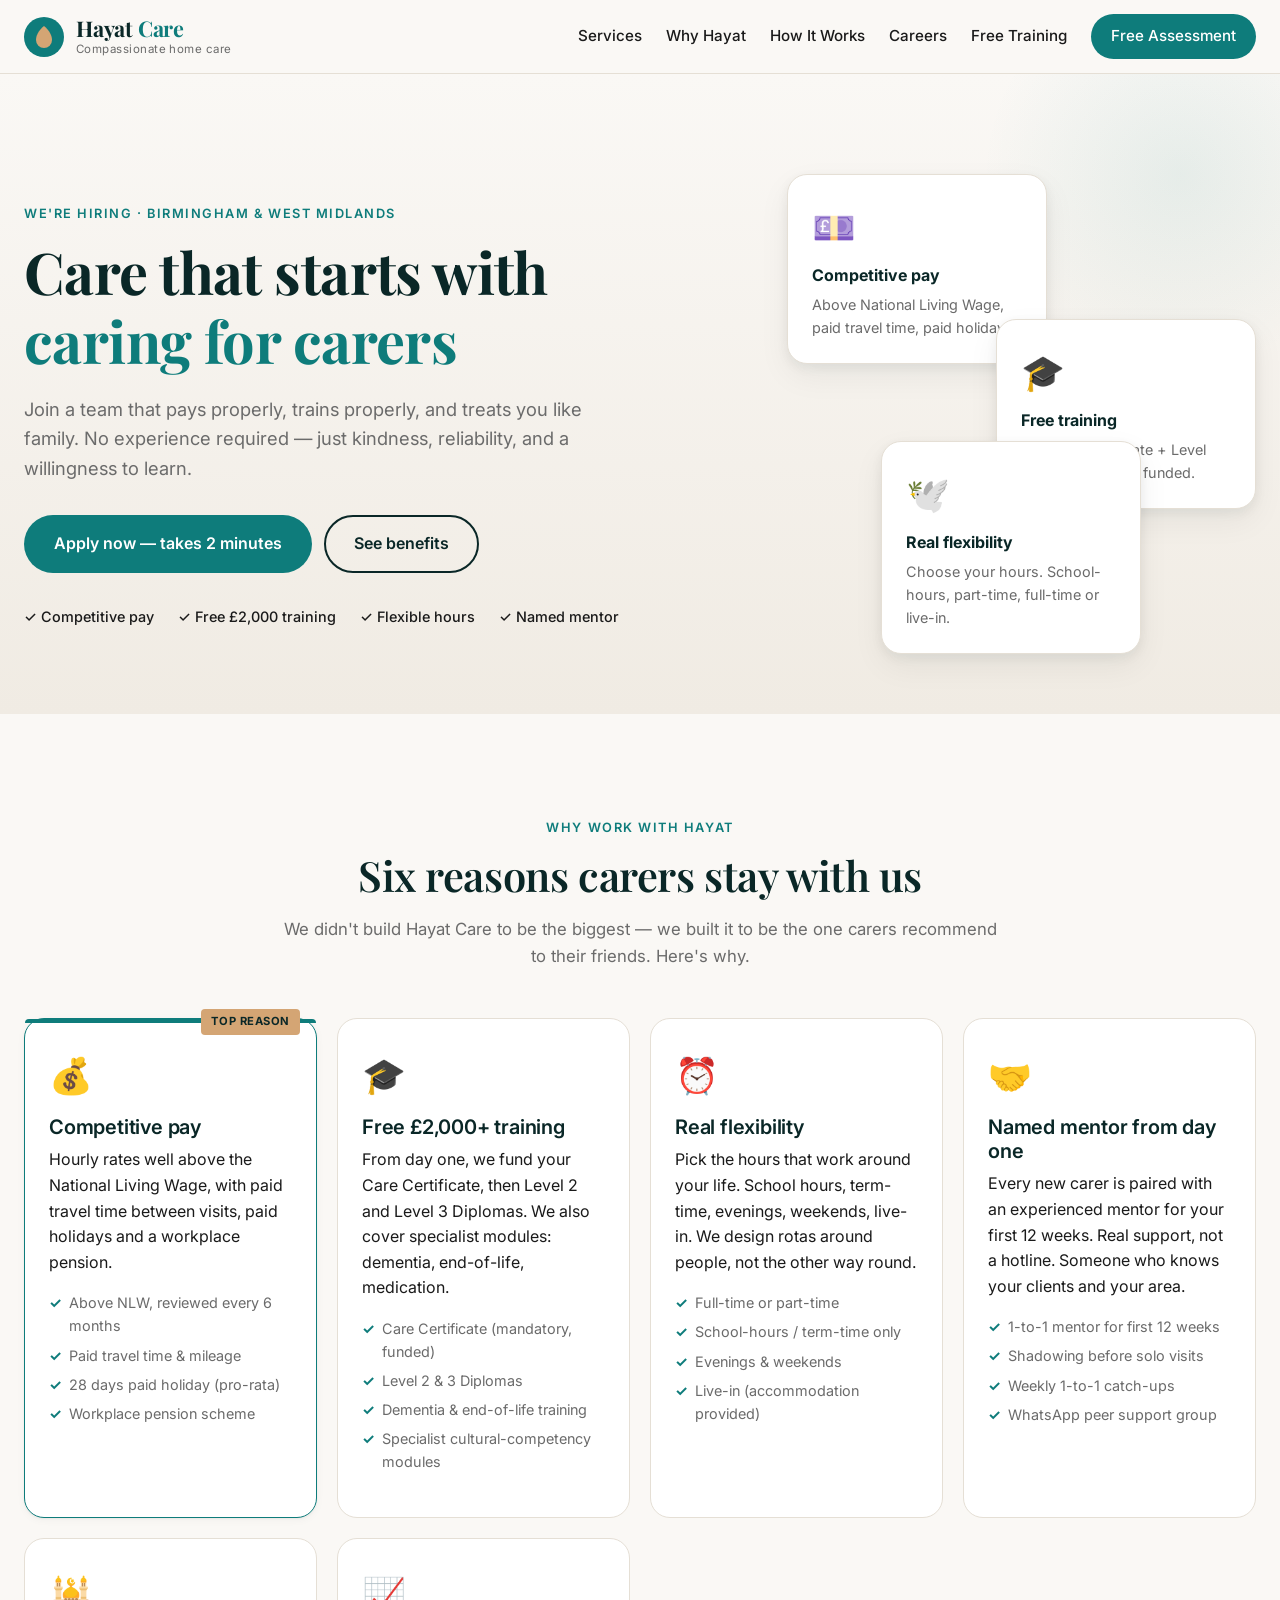
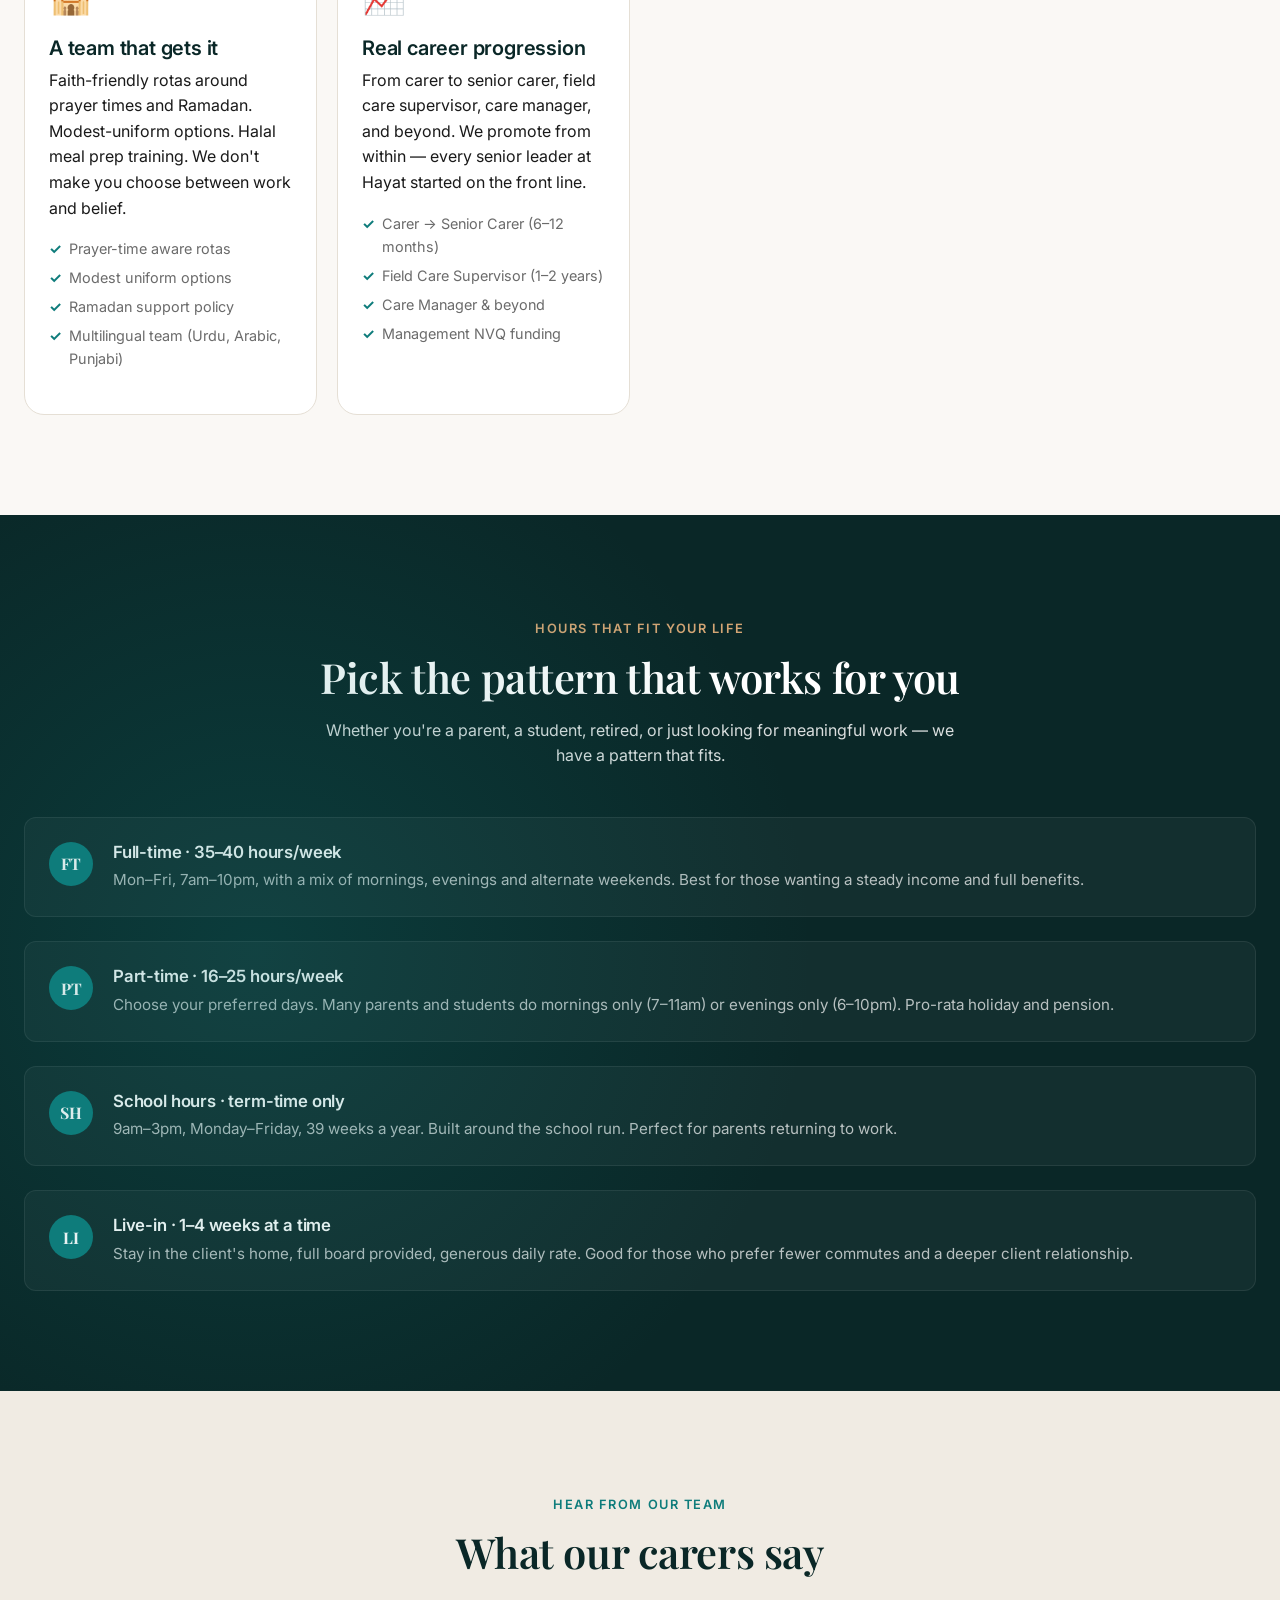
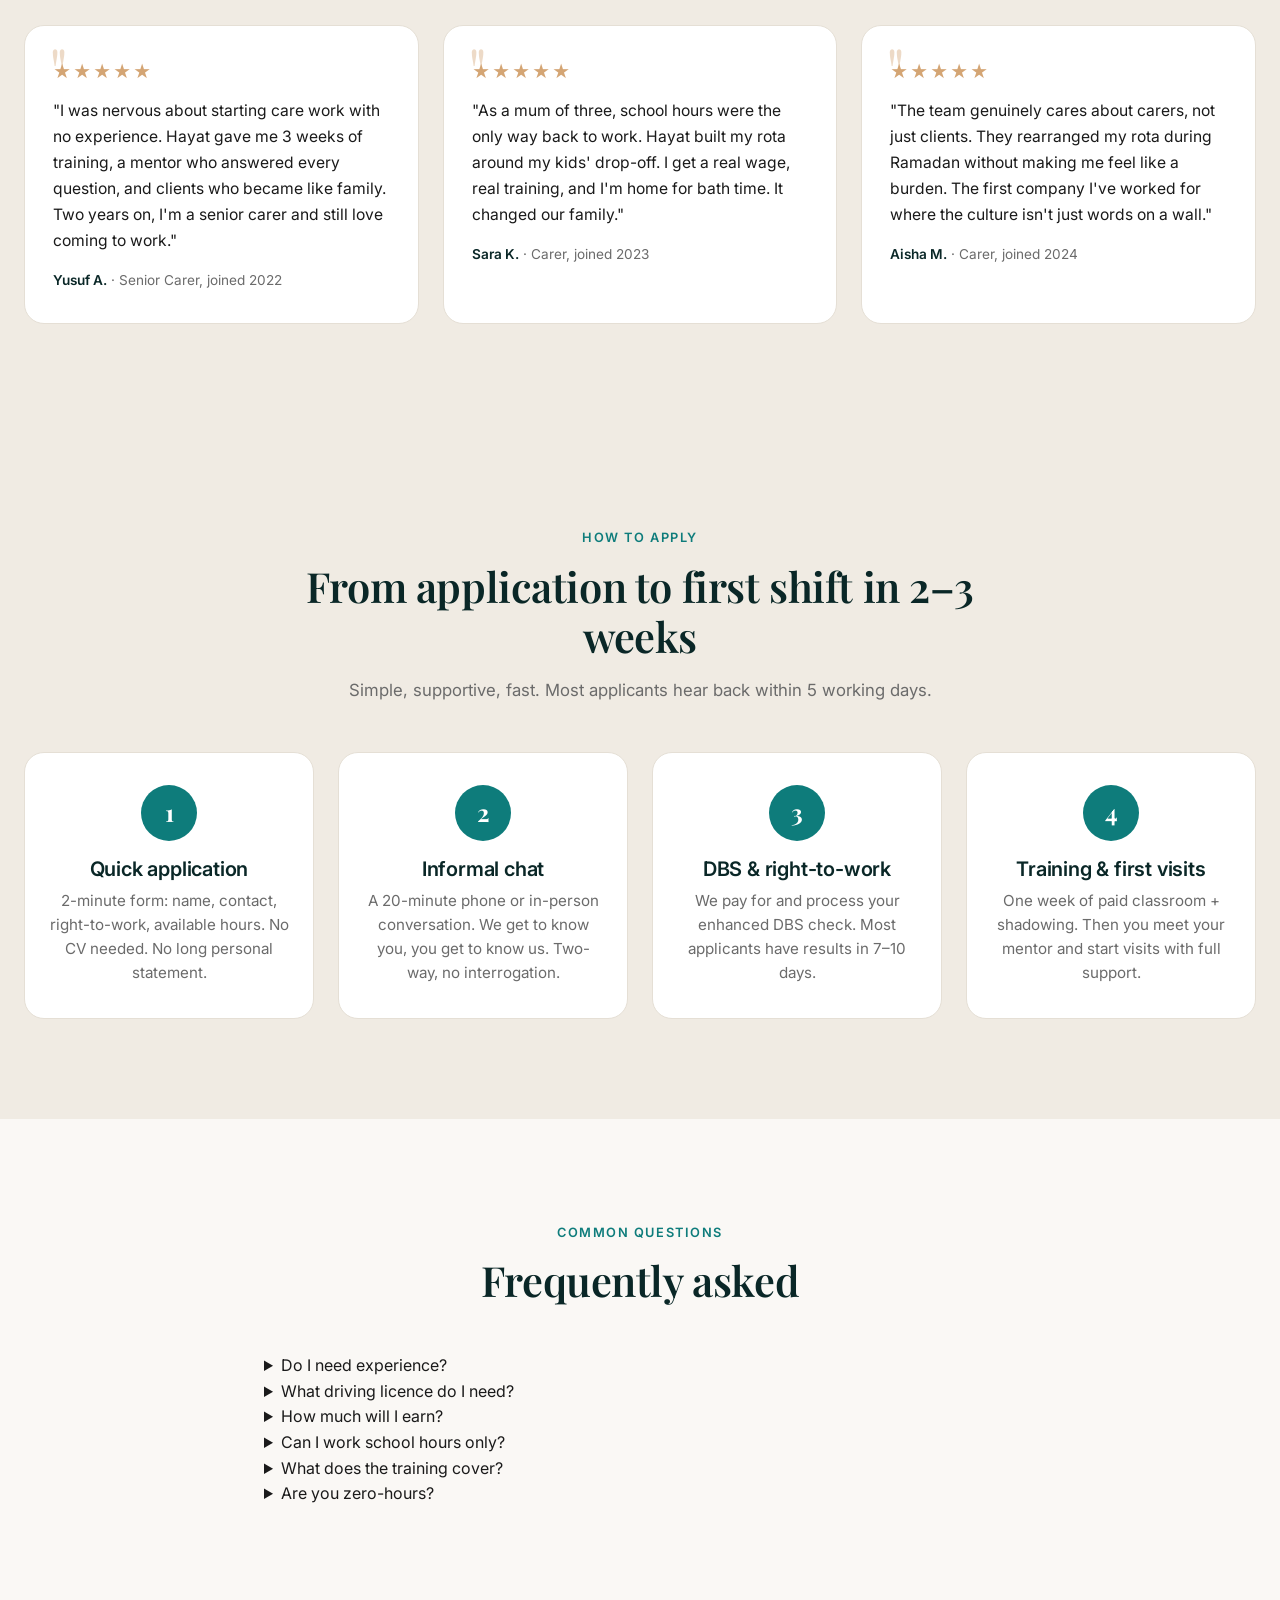
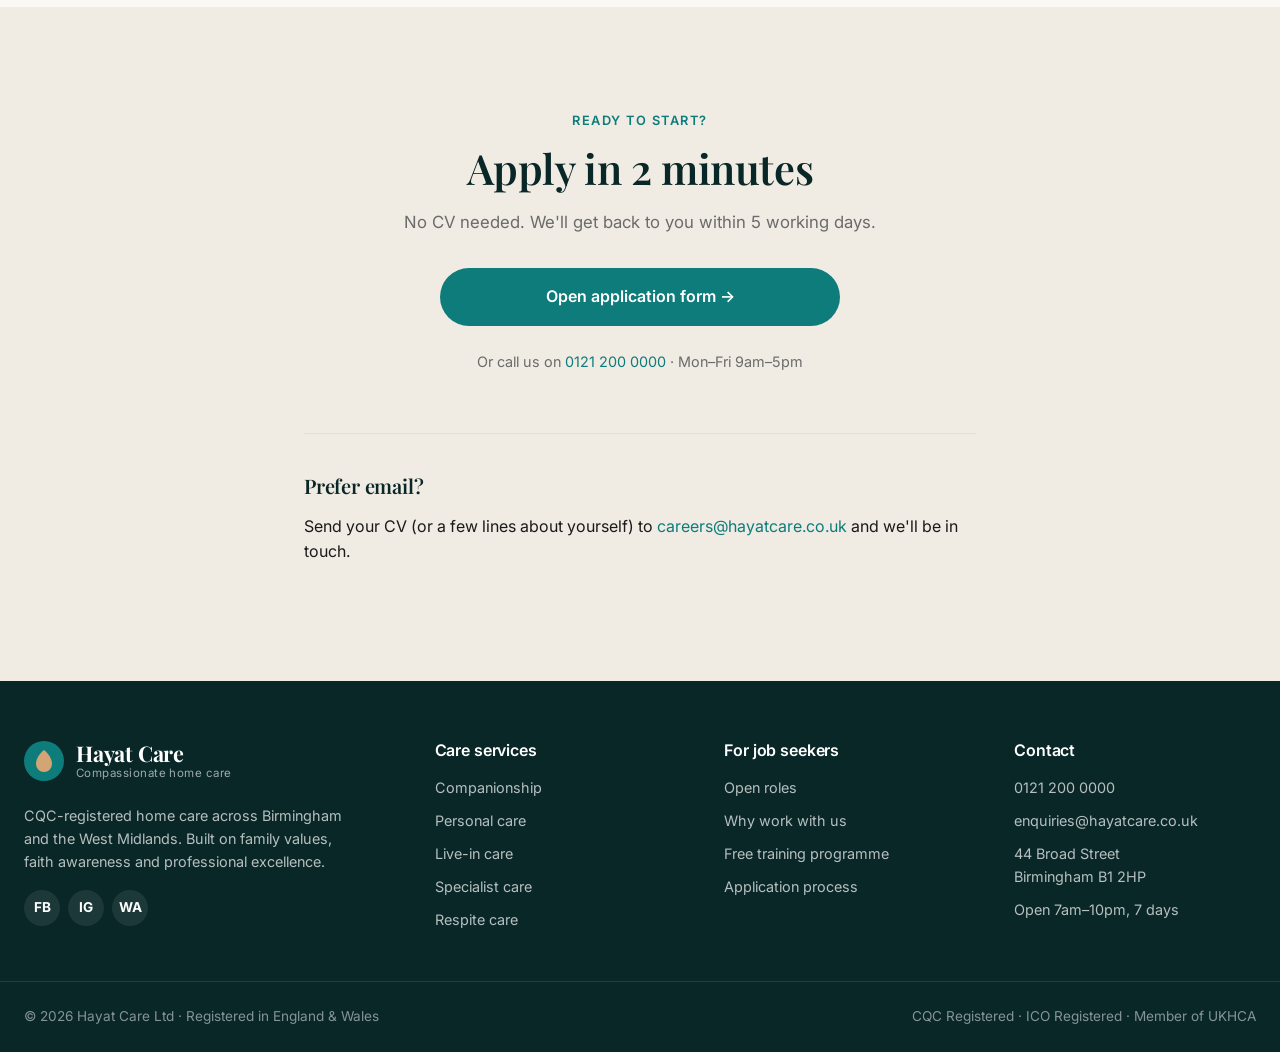
==== careers/index.html @ 2b677851 "init: hayat-care website" ====
<!DOCTYPE html>
<html lang="en">
<head>
<meta charset="UTF-8" />
<meta name="viewport" content="width=device-width, initial-scale=1, viewport-fit=cover" />
<meta name="theme-color" content="#0E7C7B" />
<title>Careers at Hayat Care | Carer Jobs in Birmingham</title>
<meta name="description" content="Join Hayat Care as a home carer in Birmingham. Competitive pay, free training, flexible hours, named mentor and a team that treats you like family. No experience required." />
<link rel="canonical" href="https://hayatcare.co.uk/careers/" />

<meta property="og:title" content="Careers at Hayat Care | Carer Jobs in Birmingham" />
<meta property="og:description" content="Competitive pay, free training, flexible hours. Start a career in care with Hayat Care." />
<meta property="og:type" content="website" />
<meta property="og:url" content="https://hayatcare.co.uk/careers/" />
<meta property="og:image" content="/careers/og-image.svg" />
<meta name="twitter:card" content="summary_large_image" />
<meta name="twitter:image" content="/careers/og-image.svg" />

<link rel="icon" type="image/svg+xml" href="/assets/favicon.svg" />
<link rel="preconnect" href="https://fonts.googleapis.com" />
<link rel="preconnect" href="https://fonts.gstatic.com" crossorigin />
<link href="https://fonts.googleapis.com/css2?family=Inter:wght@400;500;600;700;800&family=Playfair+Display:wght@500;600;700&display=swap" rel="stylesheet" />
<link rel="stylesheet" href="/assets/styles.css" />
</head>
<body>

<header class="site-header" id="siteHeader">
  <div class="container nav-row">
    <a href="/" class="brand" aria-label="Hayat Care home">
      <span class="brand-mark" aria-hidden="true">
        <svg viewBox="0 0 40 40" width="40" height="40" fill="none">
          <circle cx="20" cy="20" r="20" fill="#0E7C7B"/>
          <path d="M20 9 C 14 14, 12 19, 12 23 a 8 8 0 0 0 16 0 c 0 -4 -2 -9 -8 -14 z" fill="#D4A574"/>
        </svg>
      </span>
      <span class="brand-text">
        <span class="brand-name">Hayat <span class="brand-name-accent">Care</span></span>
        <span class="brand-tagline">Compassionate home care</span>
      </span>
    </a>
    <nav class="nav-links" aria-label="Primary">
      <a href="/#services">Services</a>
      <a href="/#why">Why Hayat</a>
      <a href="/#how">How It Works</a>
      <a href="/careers/" class="nav-active">Careers</a>
      <a href="/training/">Free Training</a>
      <a href="/#contact" class="nav-cta">Free Assessment</a>
    </nav>
    <button class="nav-toggle" id="navToggle" aria-label="Open menu" aria-expanded="false" aria-controls="mobileMenu">
      <span></span><span></span><span></span>
    </button>
  </div>
  <div class="mobile-menu" id="mobileMenu" hidden>
    <a href="/#services">Services</a>
    <a href="/#why">Why Hayat</a>
    <a href="/#how">How It Works</a>
    <a href="/careers/">Careers</a>
    <a href="/training/">Free Training</a>
    <a href="/#contact">Contact</a>
    <a href="/#contact" class="nav-cta-mobile">Free Assessment</a>
    <a href="/careers/" class="nav-recruit-mobile">Join Our Team</a>
  </div>
</header>

<!-- HERO -->
<section class="hero" style="padding-bottom: 60px;">
  <div class="container hero-grid">
    <div class="hero-text">
      <span class="eyebrow">We're hiring · Birmingham &amp; West Midlands</span>
      <h1>Care that starts with <span class="hl">caring for carers</span></h1>
      <p class="hero-sub">Join a team that pays properly, trains properly, and treats you like family. No experience required — just kindness, reliability, and a willingness to learn.</p>
      <div class="hero-ctas">
        <a href="#apply" class="btn btn-primary">Apply now — takes 2 minutes</a>
        <a href="#benefits" class="btn btn-ghost">See benefits</a>
      </div>
      <ul class="hero-trust">
        <li>✓ Competitive pay</li>
        <li>✓ Free £2,000 training</li>
        <li>✓ Flexible hours</li>
        <li>✓ Named mentor</li>
      </ul>
    </div>
    <div class="hero-art" aria-hidden="true">
      <div class="hero-card hero-card-1">
        <div class="hc-icon">💷</div>
        <div class="hc-title">Competitive pay</div>
        <div class="hc-body">Above National Living Wage, paid travel time, paid holidays.</div>
      </div>
      <div class="hero-card hero-card-2">
        <div class="hc-icon">🎓</div>
        <div class="hc-title">Free training</div>
        <div class="hc-body">Full Care Certificate + Level 2/3 Diploma, fully funded.</div>
      </div>
      <div class="hero-card hero-card-3">
        <div class="hc-icon">🕊️</div>
        <div class="hc-title">Real flexibility</div>
        <div class="hc-body">Choose your hours. School-hours, part-time, full-time or live-in.</div>
      </div>
    </div>
  </div>
</section>

<!-- BENEFITS -->
<section class="services" id="benefits">
  <div class="container">
    <div class="section-head">
      <span class="eyebrow">Why work with Hayat</span>
      <h2>Six reasons carers stay with us</h2>
      <p class="section-sub">We didn't build Hayat Care to be the biggest — we built it to be the one carers recommend to their friends. Here's why.</p>
    </div>
    <div class="service-grid">
      <article class="service-card featured">
        <div class="sc-badge">Top reason</div>
        <div class="sc-icon">💰</div>
        <h3>Competitive pay</h3>
        <p>Hourly rates well above the National Living Wage, with paid travel time between visits, paid holidays and a workplace pension.</p>
        <ul class="sc-list">
          <li>Above NLW, reviewed every 6 months</li>
          <li>Paid travel time &amp; mileage</li>
          <li>28 days paid holiday (pro-rata)</li>
          <li>Workplace pension scheme</li>
        </ul>
      </article>

      <article class="service-card">
        <div class="sc-icon">🎓</div>
        <h3>Free £2,000+ training</h3>
        <p>From day one, we fund your Care Certificate, then Level 2 and Level 3 Diplomas. We also cover specialist modules: dementia, end-of-life, medication.</p>
        <ul class="sc-list">
          <li>Care Certificate (mandatory, funded)</li>
          <li>Level 2 &amp; 3 Diplomas</li>
          <li>Dementia &amp; end-of-life training</li>
          <li>Specialist cultural-competency modules</li>
        </ul>
      </article>

      <article class="service-card">
        <div class="sc-icon">⏰</div>
        <h3>Real flexibility</h3>
        <p>Pick the hours that work around your life. School hours, term-time, evenings, weekends, live-in. We design rotas around people, not the other way round.</p>
        <ul class="sc-list">
          <li>Full-time or part-time</li>
          <li>School-hours / term-time only</li>
          <li>Evenings &amp; weekends</li>
          <li>Live-in (accommodation provided)</li>
        </ul>
      </article>

      <article class="service-card">
        <div class="sc-icon">🤝</div>
        <h3>Named mentor from day one</h3>
        <p>Every new carer is paired with an experienced mentor for your first 12 weeks. Real support, not a hotline. Someone who knows your clients and your area.</p>
        <ul class="sc-list">
          <li>1-to-1 mentor for first 12 weeks</li>
          <li>Shadowing before solo visits</li>
          <li>Weekly 1-to-1 catch-ups</li>
          <li>WhatsApp peer support group</li>
        </ul>
      </article>

      <article class="service-card">
        <div class="sc-icon">🕌</div>
        <h3>A team that gets it</h3>
        <p>Faith-friendly rotas around prayer times and Ramadan. Modest-uniform options. Halal meal prep training. We don't make you choose between work and belief.</p>
        <ul class="sc-list">
          <li>Prayer-time aware rotas</li>
          <li>Modest uniform options</li>
          <li>Ramadan support policy</li>
          <li>Multilingual team (Urdu, Arabic, Punjabi)</li>
        </ul>
      </article>

      <article class="service-card">
        <div class="sc-icon">📈</div>
        <h3>Real career progression</h3>
        <p>From carer to senior carer, field care supervisor, care manager, and beyond. We promote from within — every senior leader at Hayat started on the front line.</p>
        <ul class="sc-list">
          <li>Carer → Senior Carer (6–12 months)</li>
          <li>Field Care Supervisor (1–2 years)</li>
          <li>Care Manager &amp; beyond</li>
          <li>Management NVQ funding</li>
        </ul>
      </article>
    </div>
  </div>
</section>

<!-- SCHEDULE PATTERNS -->
<section class="why" id="patterns">
  <div class="container">
    <div class="section-head" style="margin-bottom: 48px;">
      <span class="eyebrow eyebrow-light">Hours that fit your life</span>
      <h2 class="h2-light">Pick the pattern that works for you</h2>
      <p class="p-light" style="max-width: 640px; margin: 0 auto;">Whether you're a parent, a student, retired, or just looking for meaningful work — we have a pattern that fits.</p>
    </div>
    <div class="why-points">
      <div class="why-point">
        <div class="wp-num">FT</div>
        <div>
          <h4>Full-time · 35–40 hours/week</h4>
          <p>Mon–Fri, 7am–10pm, with a mix of mornings, evenings and alternate weekends. Best for those wanting a steady income and full benefits.</p>
        </div>
      </div>
      <div class="why-point">
        <div class="wp-num">PT</div>
        <div>
          <h4>Part-time · 16–25 hours/week</h4>
          <p>Choose your preferred days. Many parents and students do mornings only (7–11am) or evenings only (6–10pm). Pro-rata holiday and pension.</p>
        </div>
      </div>
      <div class="why-point">
        <div class="wp-num">SH</div>
        <div>
          <h4>School hours · term-time only</h4>
          <p>9am–3pm, Monday–Friday, 39 weeks a year. Built around the school run. Perfect for parents returning to work.</p>
        </div>
      </div>
      <div class="why-point">
        <div class="wp-num">LI</div>
        <div>
          <h4>Live-in · 1–4 weeks at a time</h4>
          <p>Stay in the client's home, full board provided, generous daily rate. Good for those who prefer fewer commutes and a deeper client relationship.</p>
        </div>
      </div>
    </div>
  </div>
</section>

<!-- TESTIMONIALS -->
<section class="testimonials">
  <div class="container">
    <div class="section-head">
      <span class="eyebrow">Hear from our team</span>
      <h2>What our carers say</h2>
    </div>
    <div class="t-grid">
      <article class="t-card">
        <div class="t-stars">★★★★★</div>
        <p>"I was nervous about starting care work with no experience. Hayat gave me 3 weeks of training, a mentor who answered every question, and clients who became like family. Two years on, I'm a senior carer and still love coming to work."</p>
        <footer><strong>Yusuf A.</strong> · Senior Carer, joined 2022</footer>
      </article>
      <article class="t-card">
        <div class="t-stars">★★★★★</div>
        <p>"As a mum of three, school hours were the only way back to work. Hayat built my rota around my kids' drop-off. I get a real wage, real training, and I'm home for bath time. It changed our family."</p>
        <footer><strong>Sara K.</strong> · Carer, joined 2023</footer>
      </article>
      <article class="t-card">
        <div class="t-stars">★★★★★</div>
        <p>"The team genuinely cares about carers, not just clients. They rearranged my rota during Ramadan without making me feel like a burden. The first company I've worked for where the culture isn't just words on a wall."</p>
        <footer><strong>Aisha M.</strong> · Carer, joined 2024</footer>
      </article>
    </div>
  </div>
</section>

<!-- PROCESS -->
<section class="how" id="process">
  <div class="container">
    <div class="section-head">
      <span class="eyebrow">How to apply</span>
      <h2>From application to first shift in 2–3 weeks</h2>
      <p class="section-sub">Simple, supportive, fast. Most applicants hear back within 5 working days.</p>
    </div>
    <ol class="steps">
      <li>
        <div class="step-num">1</div>
        <h3>Quick application</h3>
        <p>2-minute form: name, contact, right-to-work, available hours. No CV needed. No long personal statement.</p>
      </li>
      <li>
        <div class="step-num">2</div>
        <h3>Informal chat</h3>
        <p>A 20-minute phone or in-person conversation. We get to know you, you get to know us. Two-way, no interrogation.</p>
      </li>
      <li>
        <div class="step-num">3</div>
        <h3>DBS &amp; right-to-work</h3>
        <p>We pay for and process your enhanced DBS check. Most applicants have results in 7–10 days.</p>
      </li>
      <li>
        <div class="step-num">4</div>
        <h3>Training &amp; first visits</h3>
        <p>One week of paid classroom + shadowing. Then you meet your mentor and start visits with full support.</p>
      </li>
    </ol>
  </div>
</section>

<!-- FAQ -->
<section class="compare">
  <div class="container" style="max-width: 800px;">
    <div class="section-head">
      <span class="eyebrow">Common questions</span>
      <h2>Frequently asked</h2>
    </div>
    <div class="faq">
      <details>
        <summary>Do I need experience?</summary>
        <p>No. Most of our carers started with no care experience. We provide full paid training (Care Certificate) in your first week. What matters most is kindness, reliability and a willingness to learn.</p>
      </details>
      <details>
        <summary>What driving licence do I need?</summary>
        <p>You don't need a driving licence to be a Hayat carer — many of our clients are on public transport routes, and we cluster visits geographically so you can walk between them. A driving licence is helpful for live-in or rural posts, but not required.</p>
      </details>
      <details>
        <summary>How much will I earn?</summary>
        <p>Hourly rates are well above the National Living Wage, reviewed every 6 months. Travel time between visits is paid, mileage is reimbursed at HMRC rates, and you get 28 days paid holiday (pro-rata) plus a workplace pension. We'll share the exact rate band for your role at interview.</p>
      </details>
      <details>
        <summary>Can I work school hours only?</summary>
        <p>Yes — many of our carers work 9am–3pm, term-time only, and the rota is built around the school run. We design schedules around your life, not the other way round.</p>
      </details>
      <details>
        <summary>What does the training cover?</summary>
        <p>Your first week covers the Care Certificate (mandatory UK training): safeguarding, manual handling, medication, first aid, dementia awareness, and equality &amp; diversity. We then fund Level 2 and Level 3 Diplomas in Health &amp; Social Care, plus specialist modules (end-of-life, Parkinson's, cultural competency). All training is paid.</p>
      </details>
      <details>
        <summary>Are you zero-hours?</summary>
        <p>No. All Hayat carers are employed directly with guaranteed hours contracts (full or part-time). You'll always know your rota at least 2 weeks in advance, and you'll have consistent client visits — not random one-offs.</p>
      </details>
    </div>
  </div>
</section>

<!-- APPLY CTA -->
<section class="contact" id="apply">
  <div class="container" style="max-width: 720px; text-align: center;">
    <span class="eyebrow">Ready to start?</span>
    <h2>Apply in 2 minutes</h2>
    <p style="color: var(--muted); font-size: 1.05rem; margin-bottom: 32px;">No CV needed. We'll get back to you within 5 working days.</p>

    <a href="https://forms.gle/hayatcare-apply" class="btn btn-primary btn-block" style="max-width: 400px; margin: 0 auto;">Open application form →</a>
    <p style="margin-top: 24px; color: var(--muted); font-size: .9rem;">Or call us on <a href="tel:+441212000000">0121 200 0000</a> · Mon–Fri 9am–5pm</p>

    <div style="margin-top: 60px; padding-top: 40px; border-top: 1px solid var(--line); text-align: left;">
      <h3 style="font-family: 'Playfair Display', serif; margin-bottom: 16px;">Prefer email?</h3>
      <p>Send your CV (or a few lines about yourself) to <a href="mailto:careers@hayatcare.co.uk">careers@hayatcare.co.uk</a> and we'll be in touch.</p>
    </div>
  </div>
</section>

<footer class="site-footer">
  <div class="container footer-grid">
    <div class="foot-brand">
      <div class="brand">
        <span class="brand-mark" aria-hidden="true">
          <svg viewBox="0 0 40 40" width="40" height="40" fill="none">
            <circle cx="20" cy="20" r="20" fill="#0E7C7B"/>
            <path d="M20 9 C 14 14, 12 19, 12 23 a 8 8 0 0 0 16 0 c 0 -4 -2 -9 -8 -14 z" fill="#D4A574"/>
          </svg>
        </span>
        <span class="brand-text">
          <span class="brand-name">Hayat <span class="brand-name-accent">Care</span></span>
          <span class="brand-tagline">Compassionate home care</span>
        </span>
      </div>
      <p class="foot-blurb">CQC-registered home care across Birmingham and the West Midlands. Built on family values, faith awareness and professional excellence.</p>
      <div class="foot-social">
        <a href="https://facebook.com/hayatcare" aria-label="Facebook">FB</a>
        <a href="https://instagram.com/hayatcare" aria-label="Instagram">IG</a>
        <a href="https://wa.me/441212000000" aria-label="WhatsApp">WA</a>
      </div>
    </div>

    <div class="foot-col">
      <h4>Care services</h4>
      <a href="/#services">Companionship</a>
      <a href="/#services">Personal care</a>
      <a href="/#services">Live-in care</a>
      <a href="/#services">Specialist care</a>
      <a href="/#services">Respite care</a>
    </div>

    <div class="foot-col">
      <h4>For job seekers</h4>
      <a href="/careers/">Open roles</a>
      <a href="/careers/#benefits">Why work with us</a>
      <a href="/training/">Free training programme</a>
      <a href="/careers/#process">Application process</a>
    </div>

    <div class="foot-col">
      <h4>Contact</h4>
      <a href="tel:+441212000000">0121 200 0000</a>
      <a href="mailto:enquiries@hayatcare.co.uk">enquiries@hayatcare.co.uk</a>
      <span>44 Broad Street<br>Birmingham B1 2HP</span>
      <span>Open 7am–10pm, 7 days</span>
    </div>
  </div>

  <div class="container foot-bottom">
    <span>© <span id="year"></span> Hayat Care Ltd · Registered in England &amp; Wales</span>
    <span>CQC Registered · ICO Registered · Member of UKHCA</span>
  </div>
</footer>

<script src="/assets/site.js"></script>
</body>
</html>
---- assets/styles.css ----
/* ============================================
   HAYAT CARE — STYLES
   Brand: teal #0E7C7B / gold #D4A574 / dark #0A2727
   ============================================ */

:root {
  --teal: #0E7C7B;
  --teal-dark: #0A5A59;
  --teal-light: #14A3A2;
  --gold: #D4A574;
  --gold-dark: #B8895A;
  --dark: #0A2727;
  --ink: #1a1a1a;
  --muted: #6b6b6b;
  --bg: #FAF8F5;
  --bg-alt: #F0EBE3;
  --line: #E5DFD5;
  --white: #ffffff;
  --radius: 12px;
  --radius-lg: 20px;
  --shadow-sm: 0 1px 2px rgba(10,39,39,.05), 0 2px 8px rgba(10,39,39,.04);
  --shadow-md: 0 4px 12px rgba(10,39,39,.06), 0 12px 32px rgba(10,39,39,.06);
  --shadow-lg: 0 12px 32px rgba(10,39,39,.10), 0 24px 64px rgba(10,39,39,.10);
  --container: 1280px;
  --gutter: 24px;
}

* { box-sizing: border-box; margin: 0; padding: 0; }

html { scroll-behavior: smooth; -webkit-text-size-adjust: 100%; }

body {
  font-family: 'Inter', -apple-system, BlinkMacSystemFont, 'Segoe UI', sans-serif;
  font-size: 16px;
  line-height: 1.6;
  color: var(--ink);
  background: var(--bg);
  -webkit-font-smoothing: antialiased;
  -moz-osx-font-smoothing: grayscale;
  overflow-x: hidden;
}

img, svg { max-width: 100%; display: block; }
a { color: var(--teal); text-decoration: none; transition: color .15s; }
a:hover { color: var(--teal-dark); }
em { font-style: italic; }
strong { font-weight: 600; }
button { font-family: inherit; cursor: pointer; border: none; background: none; }

.container {
  max-width: var(--container);
  margin: 0 auto;
  padding: 0 var(--gutter);
}

/* ========== TYPOGRAPHY ========== */
h1, h2, h3, h4 {
  font-family: 'Playfair Display', Georgia, serif;
  font-weight: 600;
  line-height: 1.2;
  color: var(--dark);
  letter-spacing: -0.01em;
}

h1 { font-size: clamp(2.2rem, 5vw, 3.6rem); font-weight: 700; }
h2 { font-size: clamp(1.8rem, 3.5vw, 2.6rem); margin-bottom: 1rem; }
h3 { font-size: 1.25rem; font-weight: 600; margin-bottom: .5rem; font-family: 'Inter', sans-serif; }
h4 { font-size: 1.05rem; font-weight: 600; margin-bottom: .35rem; font-family: 'Inter', sans-serif; }

p { margin-bottom: 1rem; }
.hl { color: var(--teal); }
.hl-gold { color: var(--gold); }

.eyebrow {
  display: inline-block;
  font-size: .8rem;
  font-weight: 600;
  text-transform: uppercase;
  letter-spacing: .12em;
  color: var(--teal);
  margin-bottom: .75rem;
}
.eyebrow-light { color: var(--gold); }

.section-head {
  text-align: center;
  max-width: 720px;
  margin: 0 auto 3rem;
}
.section-head .section-sub { color: var(--muted); font-size: 1.05rem; margin-top: .5rem; }

.h2-light { color: var(--white); }
.p-light { color: rgba(255,255,255,.85); }

/* ========== BUTTONS ========== */
.btn {
  display: inline-flex;
  align-items: center;
  justify-content: center;
  gap: .5rem;
  padding: 14px 28px;
  font-weight: 600;
  font-size: 1rem;
  border-radius: 999px;
  transition: transform .15s, box-shadow .15s, background .15s, color .15s;
  white-space: nowrap;
  cursor: pointer;
  border: 2px solid transparent;
}
.btn:hover { transform: translateY(-1px); }
.btn:active { transform: translateY(0); }
.btn-primary { background: var(--teal); color: var(--white); }
.btn-primary:hover { background: var(--teal-dark); color: var(--white); box-shadow: 0 8px 20px rgba(14,124,123,.3); }
.btn-ghost { background: transparent; color: var(--dark); border-color: var(--dark); }
.btn-ghost:hover { background: var(--dark); color: var(--white); }
.btn-ghost-light { background: transparent; color: var(--white); border-color: rgba(255,255,255,.4); }
.btn-ghost-light:hover { background: var(--white); color: var(--dark); border-color: var(--white); }
.btn-gold { background: var(--gold); color: var(--dark); }
.btn-gold:hover { background: var(--gold-dark); color: var(--dark); box-shadow: 0 8px 20px rgba(212,165,116,.4); }
.btn-block { width: 100%; }

/* ========== NAV ========== */
.site-header {
  position: sticky;
  top: 0;
  background: rgba(250, 248, 245, 0.95);
  backdrop-filter: saturate(180%) blur(12px);
  -webkit-backdrop-filter: saturate(180%) blur(12px);
  z-index: 100;
  border-bottom: 1px solid var(--line);
}
.nav-row {
  display: flex;
  align-items: center;
  gap: 24px;
  min-height: 73px;
  padding: 12px var(--gutter);
}
.brand {
  display: inline-flex;
  align-items: center;
  gap: 12px;
  white-space: nowrap;
}
.brand-mark { display: inline-flex; flex-shrink: 0; }
.brand-text { display: flex; flex-direction: column; line-height: 1.1; }
.brand-name {
  font-family: 'Playfair Display', serif;
  font-weight: 700;
  font-size: 1.35rem;
  color: var(--dark);
  letter-spacing: -0.01em;
}
.brand-name-accent { color: var(--teal); }
.brand-tagline {
  font-size: .72rem;
  color: var(--muted);
  letter-spacing: .04em;
  margin-top: 2px;
}
.nav-links {
  margin-left: auto;
  display: flex;
  align-items: center;
  gap: 24px;
  white-space: nowrap;
}
.nav-links a {
  color: var(--ink);
  font-weight: 500;
  font-size: .95rem;
  transition: color .15s;
}
.nav-links a:hover { color: var(--teal); }
.nav-cta {
  background: var(--teal);
  color: var(--white) !important;
  padding: 10px 20px;
  border-radius: 999px;
  font-weight: 600;
}
.nav-cta:hover { background: var(--teal-dark); color: var(--white) !important; }
.nav-toggle {
  display: none;
  flex-direction: column;
  gap: 4px;
  padding: 8px;
  margin-left: auto;
}
.nav-toggle span {
  width: 24px;
  height: 2px;
  background: var(--dark);
  border-radius: 2px;
  transition: transform .2s, opacity .2s;
}
.nav-toggle[aria-expanded="true"] span:nth-child(1) { transform: translateY(6px) rotate(45deg); }
.nav-toggle[aria-expanded="true"] span:nth-child(2) { opacity: 0; }
.nav-toggle[aria-expanded="true"] span:nth-child(3) { transform: translateY(-6px) rotate(-45deg); }

.mobile-menu {
  display: none;
  flex-direction: column;
  padding: 16px var(--gutter) 24px;
  gap: 4px;
  border-top: 1px solid var(--line);
  background: var(--white);
}
.mobile-menu a {
  padding: 12px 0;
  color: var(--ink);
  font-weight: 500;
  border-bottom: 1px solid var(--line);
}
.mobile-menu a:last-child { border-bottom: none; }
.nav-cta-mobile {
  background: var(--teal) !important;
  color: var(--white) !important;
  border-radius: 999px !important;
  text-align: center;
  margin-top: 8px;
  padding: 14px 0 !important;
  border-bottom: none !important;
}
.nav-recruit-mobile {
  background: var(--gold) !important;
  color: var(--dark) !important;
  border-radius: 999px !important;
  text-align: center;
  padding: 14px 0 !important;
  border-bottom: none !important;
}

/* ========== HERO ========== */
.hero {
  padding: clamp(60px, 8vw, 100px) 0 clamp(40px, 6vw, 80px);
  background: linear-gradient(180deg, var(--bg) 0%, var(--bg-alt) 100%);
  position: relative;
  overflow: hidden;
}
.hero::before {
  content: '';
  position: absolute;
  top: -100px;
  right: -100px;
  width: 400px;
  height: 400px;
  background: radial-gradient(circle, rgba(14,124,123,.08) 0%, transparent 70%);
  pointer-events: none;
}
.hero-grid {
  display: grid;
  grid-template-columns: 1.2fr .8fr;
  gap: 60px;
  align-items: center;
}
.hero-text h1 { margin-bottom: 1.25rem; }
.hero-sub { font-size: 1.15rem; color: var(--muted); margin-bottom: 2rem; max-width: 560px; }
.hero-ctas { display: flex; gap: 12px; flex-wrap: wrap; margin-bottom: 2rem; }
.hero-trust {
  list-style: none;
  display: flex;
  gap: 24px;
  flex-wrap: wrap;
  font-size: .9rem;
  color: var(--ink);
  font-weight: 500;
}
.hero-trust li { display: flex; align-items: center; gap: 4px; }

.hero-art {
  position: relative;
  min-height: 480px;
}
.hero-card {
  position: absolute;
  background: var(--white);
  border-radius: var(--radius-lg);
  padding: 24px;
  box-shadow: var(--shadow-md);
  border: 1px solid var(--line);
  max-width: 260px;
  animation: floatCard 6s ease-in-out infinite;
}
@keyframes floatCard { 0%, 100% { transform: translateY(0); } 50% { transform: translateY(-8px); } }
.hero-card-1 { top: 0; left: 0; animation-delay: 0s; }
.hero-card-2 { top: 50%; right: 0; transform: translateY(-50%); animation-delay: 2s; }
.hero-card-3 { bottom: 0; left: 20%; animation-delay: 4s; }
.hc-icon { font-size: 2.2rem; margin-bottom: 8px; }
.hc-title { font-weight: 700; color: var(--dark); margin-bottom: 4px; }
.hc-body { font-size: .9rem; color: var(--muted); }

/* ========== HIRING BANNER ========== */
.hiring-banner {
  background: var(--dark);
  padding: 36px 0;
  position: relative;
  overflow: hidden;
}
.hiring-banner::before {
  content: '';
  position: absolute;
  top: 0; left: 0; right: 0; height: 3px;
  background: linear-gradient(90deg, var(--gold) 0%, var(--teal-light) 50%, var(--gold) 100%);
}
.hb-row {
  display: flex;
  align-items: center;
  justify-content: space-between;
  gap: 32px;
  flex-wrap: wrap;
}
.hb-tag {
  display: inline-block;
  background: var(--gold);
  color: var(--dark);
  font-size: .75rem;
  font-weight: 700;
  text-transform: uppercase;
  letter-spacing: .1em;
  padding: 4px 10px;
  border-radius: 4px;
  margin-bottom: 8px;
}
.hb-text h2 {
  color: var(--white);
  font-size: clamp(1.2rem, 2.2vw, 1.6rem);
  font-family: 'Inter', sans-serif;
  font-weight: 600;
  margin: 0;
  max-width: 700px;
}
.hb-ctas { display: flex; gap: 12px; flex-wrap: wrap; }

/* ========== SERVICES ========== */
.services { padding: clamp(60px, 8vw, 100px) 0; }
.service-grid {
  display: grid;
  grid-template-columns: repeat(4, 1fr);
  gap: 20px;
}
.service-card {
  background: var(--white);
  border-radius: var(--radius-lg);
  padding: 28px 24px;
  border: 1px solid var(--line);
  position: relative;
  transition: transform .2s, box-shadow .2s, border-color .2s;
}
.service-card:hover { transform: translateY(-4px); box-shadow: var(--shadow-md); border-color: var(--teal); }
.service-card.featured { border-color: var(--teal); box-shadow: var(--shadow-sm); }
.service-card.featured::before {
  content: '';
  position: absolute;
  top: 0; left: 0; right: 0; height: 4px;
  background: var(--teal);
  border-radius: var(--radius-lg) var(--radius-lg) 0 0;
}
.sc-badge {
  position: absolute;
  top: -10px; right: 16px;
  background: var(--gold);
  color: var(--dark);
  font-size: .7rem;
  font-weight: 700;
  padding: 4px 10px;
  border-radius: 4px;
  text-transform: uppercase;
  letter-spacing: .05em;
}
.sc-icon { font-size: 2.2rem; margin-bottom: 12px; }
.sc-list { list-style: none; margin: 12px 0 16px; }
.sc-list li {
  padding-left: 20px;
  position: relative;
  font-size: .9rem;
  color: var(--muted);
  margin-bottom: 6px;
}
.sc-list li::before {
  content: '✓';
  position: absolute;
  left: 0;
  color: var(--teal);
  font-weight: 700;
}
.sc-link {
  display: inline-block;
  font-weight: 600;
  color: var(--teal);
  font-size: .95rem;
}
.sc-link:hover { color: var(--teal-dark); }

/* ========== WHY ========== */
.why {
  background: var(--dark);
  color: var(--white);
  padding: clamp(60px, 8vw, 100px) 0;
  position: relative;
  overflow: hidden;
}
.why::after {
  content: '';
  position: absolute;
  inset: 0;
  background: radial-gradient(circle at 20% 50%, rgba(14,124,123,.25) 0%, transparent 50%);
  pointer-events: none;
}
.why-grid {
  position: relative;
  display: grid;
  grid-template-columns: 1fr 1.2fr;
  gap: 60px;
  align-items: start;
}
.why-points { display: grid; gap: 24px; }
.why-point {
  display: flex;
  gap: 20px;
  background: rgba(255,255,255,.04);
  border: 1px solid rgba(255,255,255,.08);
  border-radius: var(--radius);
  padding: 24px;
  transition: background .2s, border-color .2s;
}
.why-point:hover { background: rgba(255,255,255,.07); border-color: var(--teal); }
.wp-num {
  flex-shrink: 0;
  width: 44px;
  height: 44px;
  border-radius: 50%;
  background: var(--teal);
  color: var(--white);
  display: flex;
  align-items: center;
  justify-content: center;
  font-weight: 700;
  font-family: 'Playfair Display', serif;
}
.why-point h4 { color: var(--white); margin-bottom: 6px; }
.why-point p { color: rgba(255,255,255,.7); font-size: .95rem; margin: 0; }

/* ========== HOW IT WORKS ========== */
.how { padding: clamp(60px, 8vw, 100px) 0; background: var(--bg-alt); }
.steps {
  list-style: none;
  display: grid;
  grid-template-columns: repeat(4, 1fr);
  gap: 24px;
  counter-reset: steps;
}
.steps li {
  background: var(--white);
  padding: 32px 24px;
  border-radius: var(--radius-lg);
  position: relative;
  text-align: center;
  border: 1px solid var(--line);
  transition: transform .2s;
}
.steps li:hover { transform: translateY(-4px); }
.step-num {
  width: 56px;
  height: 56px;
  margin: 0 auto 16px;
  background: var(--teal);
  color: var(--white);
  border-radius: 50%;
  display: flex;
  align-items: center;
  justify-content: center;
  font-size: 1.5rem;
  font-weight: 700;
  font-family: 'Playfair Display', serif;
}
.steps li h3 { margin-bottom: 8px; }
.steps li p { color: var(--muted); font-size: .95rem; margin: 0; }

/* ========== COMPARISON ========== */
.compare { padding: clamp(60px, 8vw, 100px) 0; }
.compare-table-wrap {
  overflow-x: auto;
  border-radius: var(--radius-lg);
  border: 1px solid var(--line);
  background: var(--white);
}
.compare-table {
  width: 100%;
  border-collapse: collapse;
  font-size: .95rem;
  min-width: 600px;
}
.compare-table th, .compare-table td {
  padding: 16px 20px;
  text-align: left;
  border-bottom: 1px solid var(--line);
}
.compare-table th {
  background: var(--bg-alt);
  font-weight: 600;
  color: var(--dark);
  font-size: 1rem;
}
.compare-table .th-us { background: var(--teal); color: var(--white); }
.compare-table td:first-child { font-weight: 500; color: var(--dark); }
.compare-table .td-us { color: var(--teal-dark); font-weight: 600; }
.compare-table tbody tr:hover { background: var(--bg-alt); }
.compare-table tbody tr:last-child td { border-bottom: none; }

/* ========== TESTIMONIALS ========== */
.testimonials { padding: clamp(60px, 8vw, 100px) 0; background: var(--bg-alt); }
.t-grid {
  display: grid;
  grid-template-columns: repeat(3, 1fr);
  gap: 24px;
}
.t-card {
  background: var(--white);
  border-radius: var(--radius-lg);
  padding: 32px 28px;
  border: 1px solid var(--line);
  position: relative;
}
.t-card::before {
  content: '"';
  position: absolute;
  top: 12px; left: 24px;
  font-size: 4rem;
  font-family: 'Playfair Display', serif;
  color: var(--gold);
  opacity: .4;
  line-height: 1;
}
.t-stars { color: var(--gold); font-size: 1.1rem; margin-bottom: 12px; letter-spacing: 2px; }
.t-card p { font-size: .98rem; line-height: 1.65; margin-bottom: 16px; color: var(--ink); }
.t-card footer { font-size: .85rem; color: var(--muted); }
.t-card footer strong { color: var(--dark); }

/* ========== AREAS ========== */
.areas { padding: clamp(60px, 8vw, 100px) 0; }
.areas-grid {
  display: grid;
  grid-template-columns: repeat(4, 1fr);
  gap: 12px;
  margin-bottom: 24px;
}
.area {
  background: var(--white);
  border: 1px solid var(--line);
  padding: 16px 20px;
  border-radius: var(--radius);
  text-align: center;
  font-weight: 500;
  font-size: .95rem;
  transition: all .2s;
}
.area:hover { border-color: var(--teal); background: var(--teal); color: var(--white); transform: translateY(-2px); }
.areas-note { text-align: center; color: var(--muted); margin-top: 16px; }

/* ========== CONTACT ========== */
.contact {
  background: var(--bg-alt);
  padding: clamp(60px, 8vw, 100px) 0;
}
.contact-grid {
  display: grid;
  grid-template-columns: 1fr 1fr;
  gap: 48px;
  align-items: start;
}
.contact-left h2 { margin-bottom: 1rem; }
.contact-list {
  list-style: none;
  margin-top: 32px;
  display: grid;
  gap: 20px;
}
.contact-list li {
  display: flex;
  gap: 16px;
  align-items: flex-start;
}
.ci {
  width: 44px;
  height: 44px;
  background: var(--white);
  border: 1px solid var(--line);
  border-radius: 50%;
  display: flex;
  align-items: center;
  justify-content: center;
  font-size: 1.2rem;
  flex-shrink: 0;
}
.contact-list strong { display: block; margin-bottom: 2px; color: var(--dark); }
.contact-list a { font-weight: 500; }

.contact-form {
  background: var(--white);
  padding: 36px 32px;
  border-radius: var(--radius-lg);
  border: 1px solid var(--line);
  box-shadow: var(--shadow-sm);
}
.contact-form h3 {
  font-family: 'Playfair Display', serif;
  font-size: 1.5rem;
  margin-bottom: 24px;
  color: var(--dark);
}
.form-row { margin-bottom: 16px; }
.form-row-2 { display: grid; grid-template-columns: 1fr 1fr; gap: 12px; }
.form-row label {
  display: block;
  font-size: .9rem;
  font-weight: 500;
  margin-bottom: 6px;
  color: var(--dark);
}
.req { color: var(--gold-dark); }
.contact-form input,
.contact-form select,
.contact-form textarea {
  width: 100%;
  padding: 12px 14px;
  border: 1.5px solid var(--line);
  border-radius: 8px;
  font-family: inherit;
  font-size: 1rem;
  color: var(--ink);
  background: var(--white);
  transition: border-color .15s, box-shadow .15s;
}
.contact-form input:focus,
.contact-form select:focus,
.contact-form textarea:focus {
  outline: none;
  border-color: var(--teal);
  box-shadow: 0 0 0 3px rgba(14,124,123,.15);
}
.contact-form input[aria-invalid="true"],
.contact-form select[aria-invalid="true"],
.contact-form textarea[aria-invalid="true"] {
  border-color: #c44;
  background: #fef5f5;
}
.contact-form textarea { resize: vertical; min-height: 100px; }
.form-check { display: flex; gap: 10px; align-items: flex-start; }
.form-check input { width: auto; margin-top: 3px; flex-shrink: 0; }
.form-check label { font-weight: 400; font-size: .9rem; color: var(--muted); margin: 0; }
.form-fineprint { font-size: .8rem; color: var(--muted); margin-top: 12px; margin-bottom: 0; }
.form-success {
  background: #e8f5e9;
  border: 1px solid #4caf50;
  color: #2e7d32;
  padding: 16px 20px;
  border-radius: 8px;
  margin-top: 16px;
}
.form-success strong { display: block; margin-bottom: 4px; }
.form-success p { margin: 0; font-size: .9rem; }
.form-error {
  background: #ffebee;
  border: 1px solid #c44;
  color: #b71c1c;
  padding: 16px 20px;
  border-radius: 8px;
  margin-top: 16px;
  font-size: .9rem;
}

/* ========== PRIVACY ========== */
.privacy { padding: 60px 0; background: var(--bg); }
.privacy h2 { font-size: 1.5rem; margin-bottom: 1rem; }
.privacy p { color: var(--muted); max-width: 800px; margin-bottom: 1rem; font-size: .95rem; }

/* ========== FOOTER ========== */
.site-footer {
  background: var(--dark);
  color: rgba(255,255,255,.7);
  padding: 60px 0 24px;
}
.footer-grid {
  display: grid;
  grid-template-columns: 1.5fr repeat(3, 1fr);
  gap: 48px;
  margin-bottom: 40px;
}
.foot-brand .brand-name, .foot-brand .brand-name-accent { color: var(--white); }
.foot-brand .brand-tagline { color: rgba(255,255,255,.6); }
.foot-blurb { font-size: .9rem; margin-top: 16px; max-width: 320px; }
.foot-social { display: flex; gap: 8px; margin-top: 16px; }
.foot-social a {
  width: 36px;
  height: 36px;
  background: rgba(255,255,255,.08);
  border-radius: 50%;
  display: flex;
  align-items: center;
  justify-content: center;
  color: var(--white);
  font-size: .85rem;
  font-weight: 700;
  transition: background .15s, transform .15s;
}
.foot-social a:hover { background: var(--teal); transform: translateY(-2px); }
.foot-col h4 {
  color: var(--white);
  font-size: 1rem;
  font-weight: 600;
  margin-bottom: 16px;
  font-family: 'Inter', sans-serif;
}
.foot-col a, .foot-col span {
  display: block;
  color: rgba(255,255,255,.7);
  font-size: .9rem;
  margin-bottom: 10px;
  transition: color .15s;
}
.foot-col a:hover { color: var(--gold); }
.foot-bottom {
  display: flex;
  justify-content: space-between;
  align-items: center;
  padding-top: 24px;
  border-top: 1px solid rgba(255,255,255,.1);
  font-size: .85rem;
  color: rgba(255,255,255,.5);
  flex-wrap: wrap;
  gap: 12px;
}

/* ========== RESPONSIVE ========== */
@media (max-width: 1024px) {
  .hero-grid { grid-template-columns: 1fr; gap: 40px; }
  .hero-art { min-height: 380px; }
  .service-grid { grid-template-columns: repeat(2, 1fr); }
  .why-grid { grid-template-columns: 1fr; gap: 40px; }
  .steps { grid-template-columns: repeat(2, 1fr); }
  .t-grid { grid-template-columns: 1fr; }
  .areas-grid { grid-template-columns: repeat(3, 1fr); }
  .contact-grid { grid-template-columns: 1fr; gap: 32px; }
  .footer-grid { grid-template-columns: 1fr 1fr; gap: 32px; }
}

@media (max-width: 768px) {
  :root { --gutter: 16px; }
  .nav-links { display: none; }
  .nav-toggle { display: flex; }
  .mobile-menu[data-open="true"] { display: flex; }
  .nav-row { min-height: 64px; }
  .hero { padding: 48px 0 32px; }
  .hero-art { min-height: 320px; }
  .hero-card { max-width: 220px; padding: 18px; }
  .hero-card-1 { top: 0; left: 0; }
  .hero-card-2 { top: 45%; right: 0; }
  .hero-card-3 { bottom: 0; left: 10%; }
  .hc-icon { font-size: 1.8rem; }
  .service-grid { grid-template-columns: 1fr; }
  .steps { grid-template-columns: 1fr; }
  .areas-grid { grid-template-columns: repeat(2, 1fr); }
  .footer-grid { grid-template-columns: 1fr; }
  .form-row-2 { grid-template-columns: 1fr; }
  .contact-form { padding: 24px 20px; }
  .hb-row { flex-direction: column; align-items: flex-start; }
  .hb-ctas { width: 100%; }
  .hb-ctas .btn { flex: 1; }
}

@media (max-width: 480px) {
  .hero-card { max-width: 180px; }
  .hero-card-2 { display: none; } /* de-clutter tiny screens */
  .hero-trust { gap: 12px 16px; font-size: .85rem; }
}

/* Focus visible — accessibility */
*:focus-visible {
  outline: 3px solid var(--gold);
  outline-offset: 2px;
}

/* ============== HEADER PHONE ============== */
.nav-phone {
  color: var(--teal) !important;
  font-weight: 600 !important;
  display: inline-flex;
  align-items: center;
  gap: 6px;
  padding: 6px 12px;
  border: 1.5px solid var(--teal);
  border-radius: 999px;
  font-size: .9rem !important;
  transition: background .15s, color .15s;
}
.nav-phone:hover { background: var(--teal); color: var(--white) !important; }

/* ============== STICKY MOBILE CALL BUTTON ============== */
.sticky-call {
  display: none;
  position: fixed;
  bottom: 16px;
  left: 16px;
  right: 16px;
  z-index: 9999;
  background: var(--teal);
  color: var(--white) !important;
  padding: 16px 20px;
  border-radius: 999px;
  font-weight: 700;
  font-size: 1rem;
  text-align: center;
  align-items: center;
  justify-content: center;
  gap: 8px;
  box-shadow: 0 8px 24px rgba(14, 124, 123, 0.4);
  text-decoration: none;
  /* Respect iOS safe area */
  bottom: calc(16px + env(safe-area-inset-bottom, 0px));
}
.sticky-call:hover { background: var(--teal-dark); color: var(--white) !important; }
@media (max-width: 768px) {
  .sticky-call { display: flex; }
  /* prevent last section CTA being hidden behind sticky button */
  body { padding-bottom: 80px; }
}

/* ============== SERVICE AREAS STRIP (under hero) ============== */
.areas-strip {
  background: var(--cream);
  padding: 20px 0;
  border-top: 1px solid rgba(14, 124, 123, 0.1);
  border-bottom: 1px solid rgba(14, 124, 123, 0.1);
}
.areas-strip-inner {
  display: flex;
  align-items: center;
  gap: 16px;
  flex-wrap: wrap;
  justify-content: center;
  font-size: .9rem;
  color: var(--muted);
}
.areas-strip-label { font-weight: 600; color: var(--ink); }
.areas-strip-list { display: flex; flex-wrap: wrap; gap: 6px 14px; }
.areas-strip-list span { color: var(--ink); }
.areas-strip-list span::after { content: "·"; margin-left: 14px; color: var(--teal); }
.areas-strip-list span:last-child::after { content: ""; }
@media (max-width: 768px) {
  .areas-strip-inner { flex-direction: column; gap: 8px; text-align: center; }
  .areas-strip-list { justify-content: center; }
}
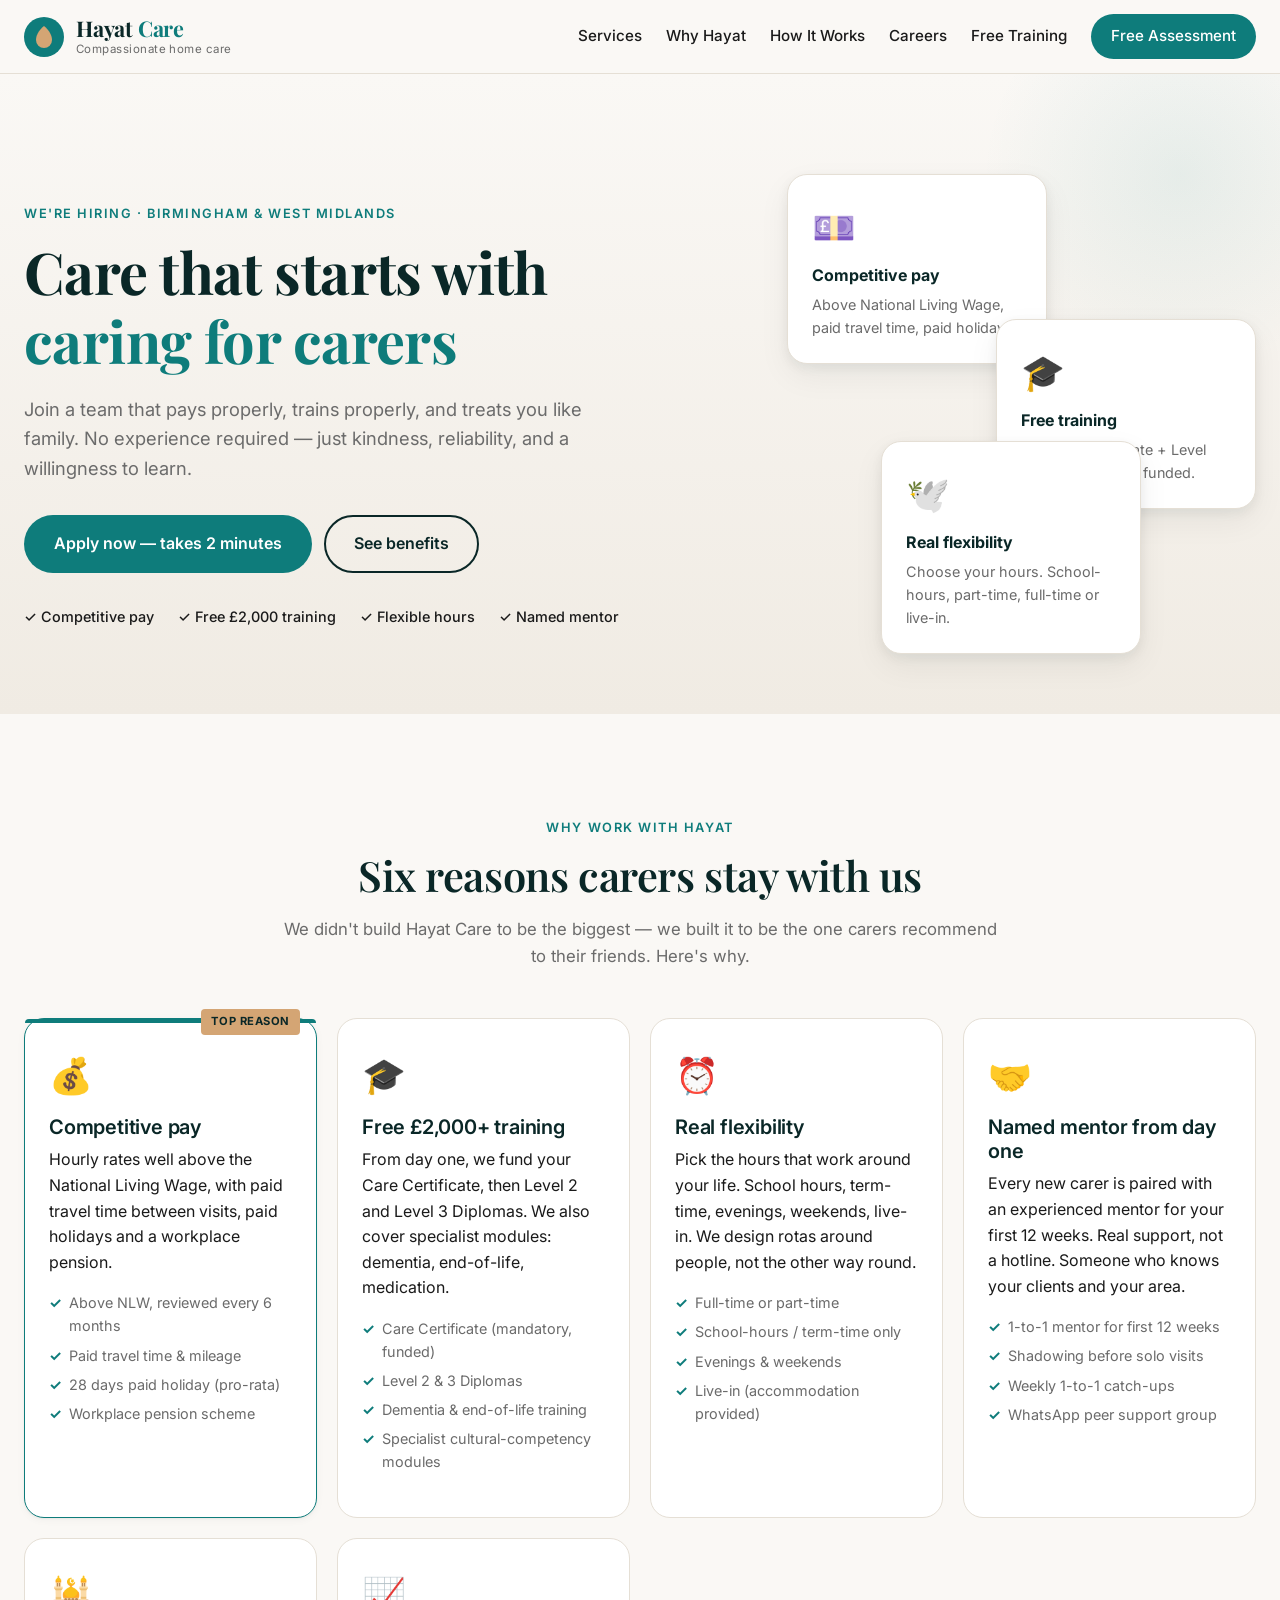
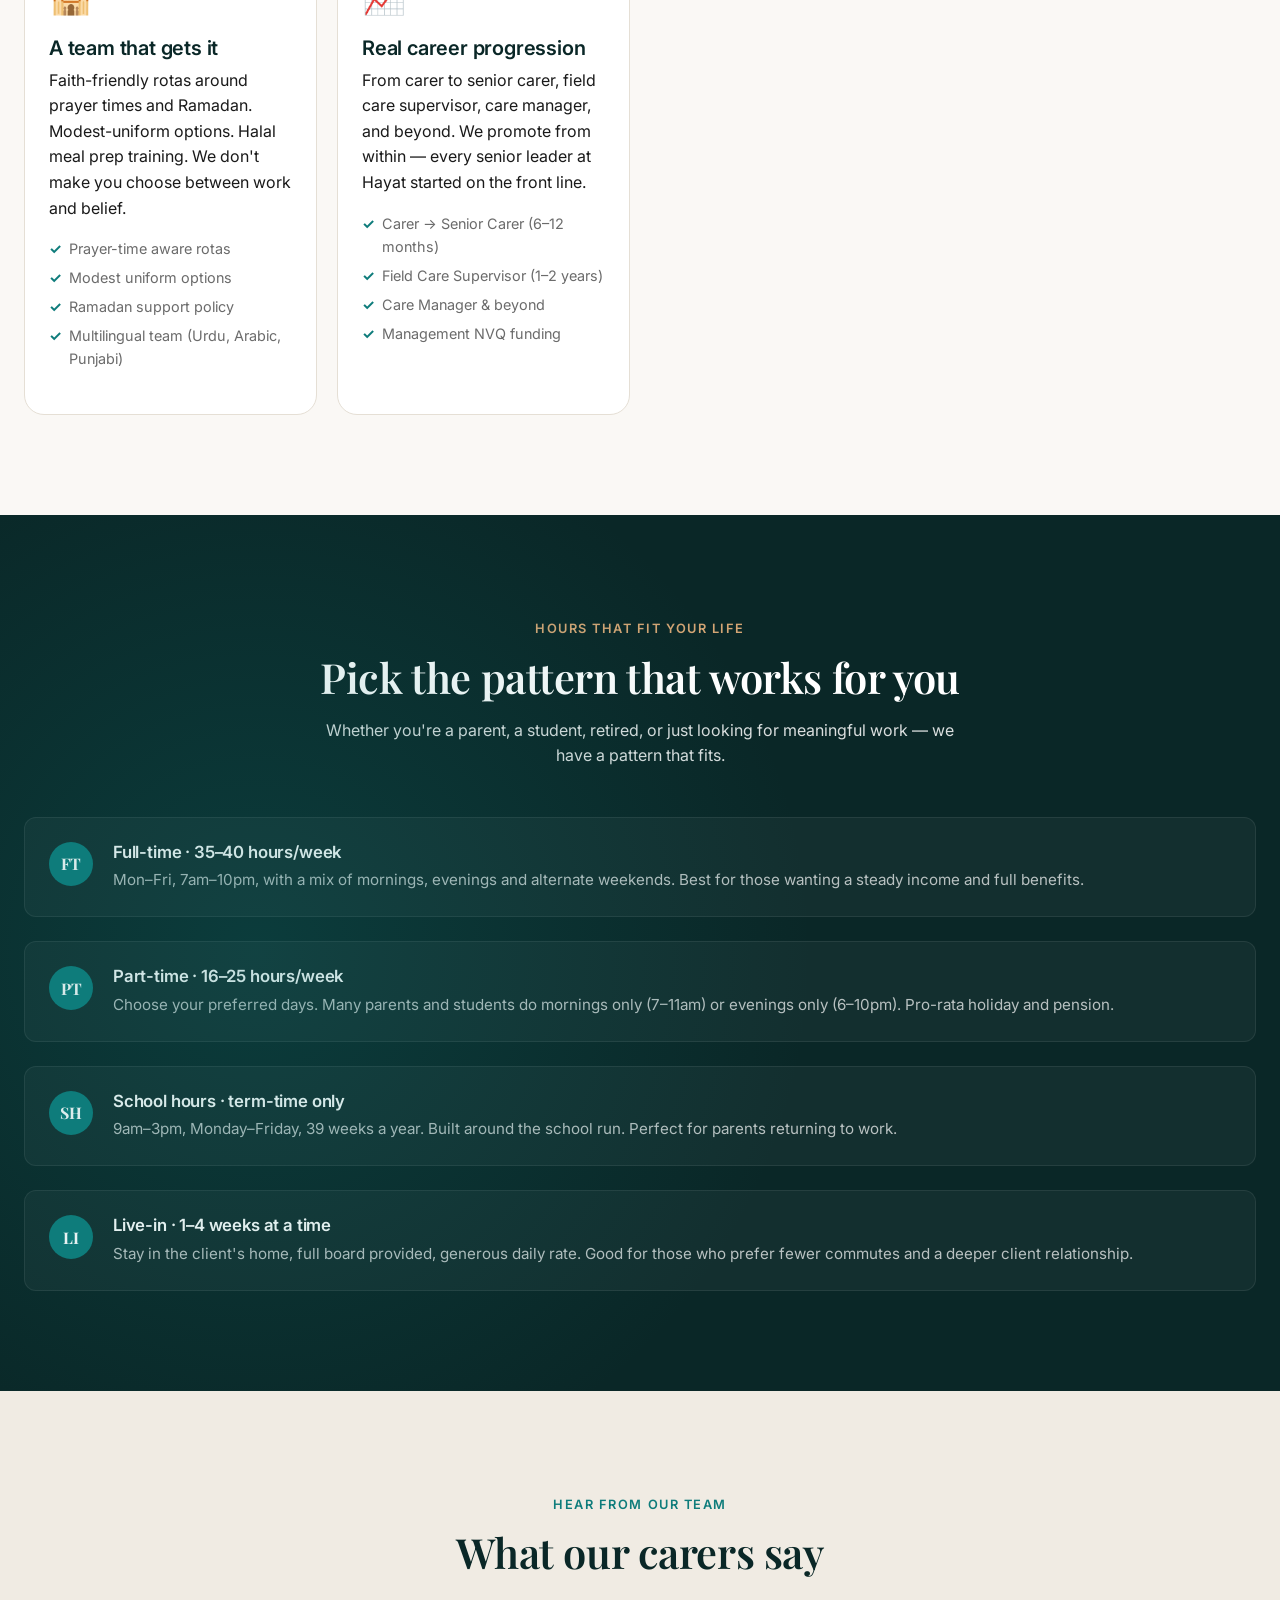
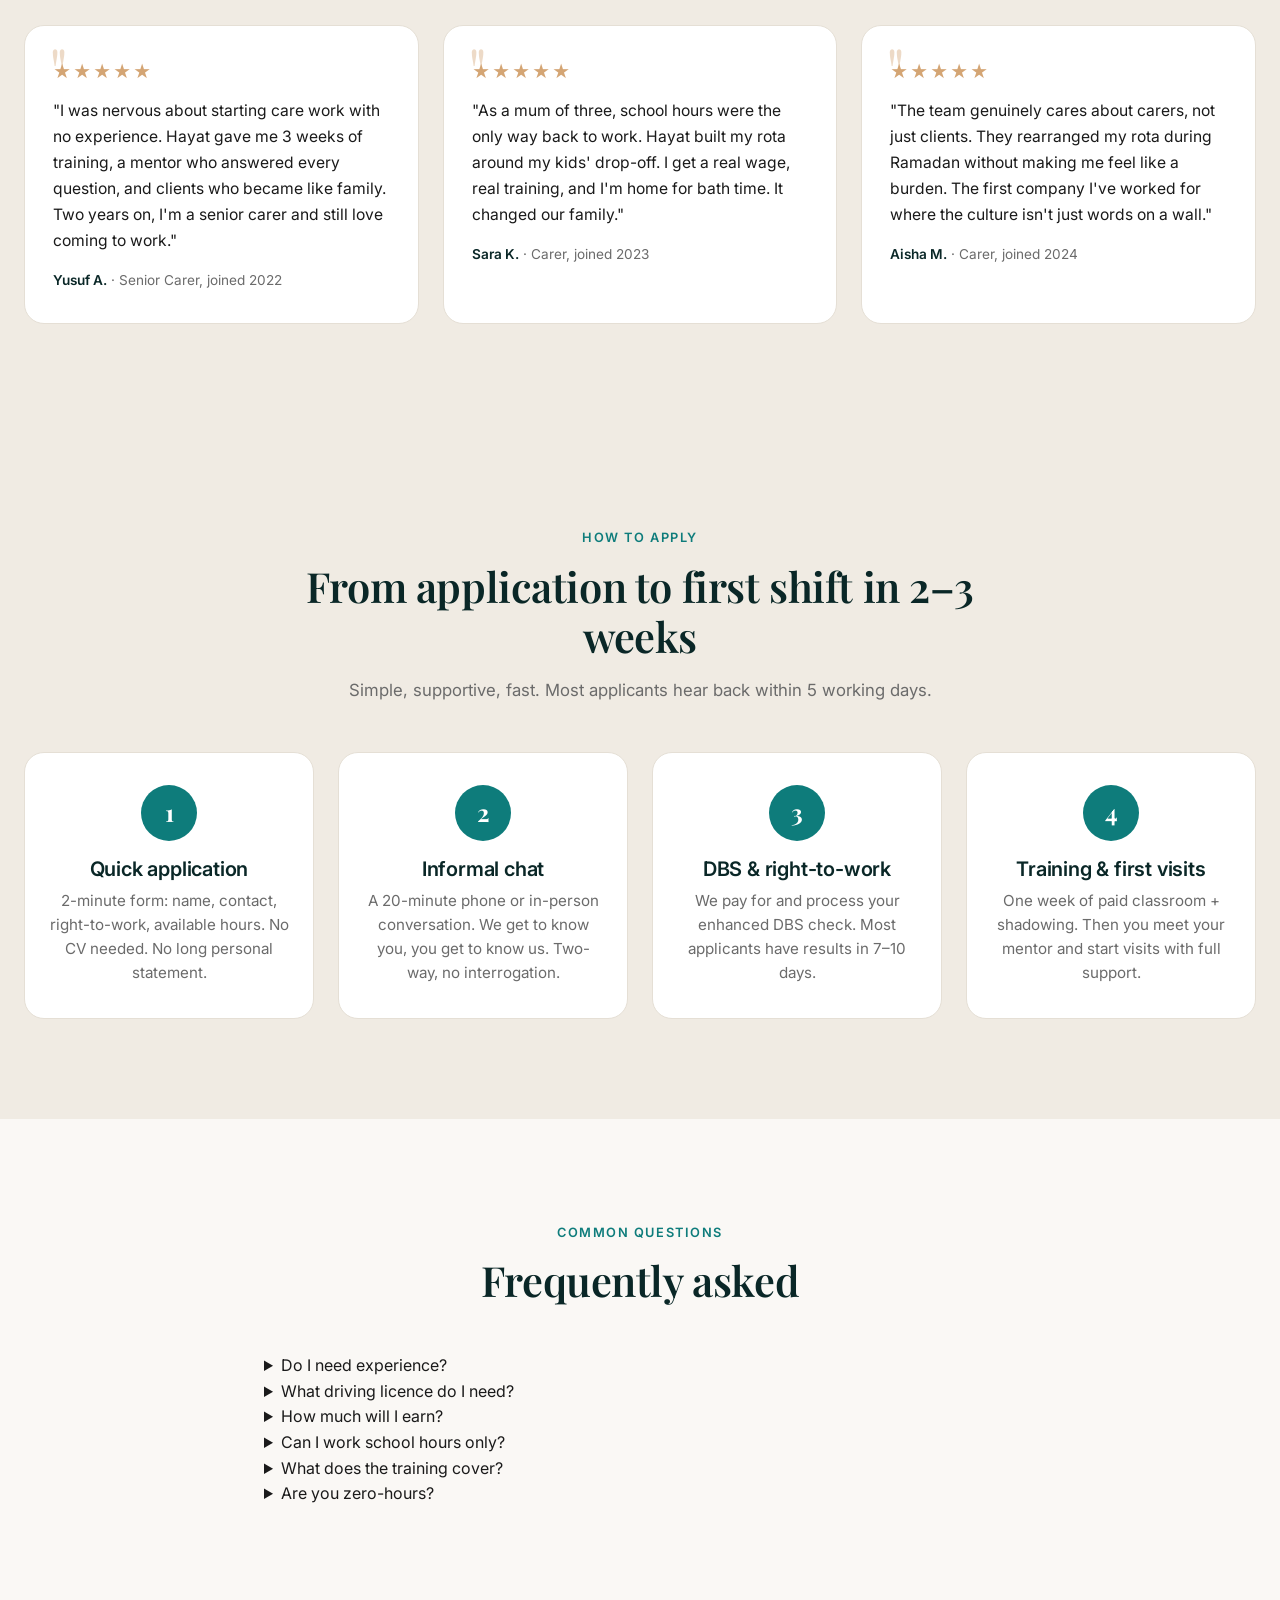
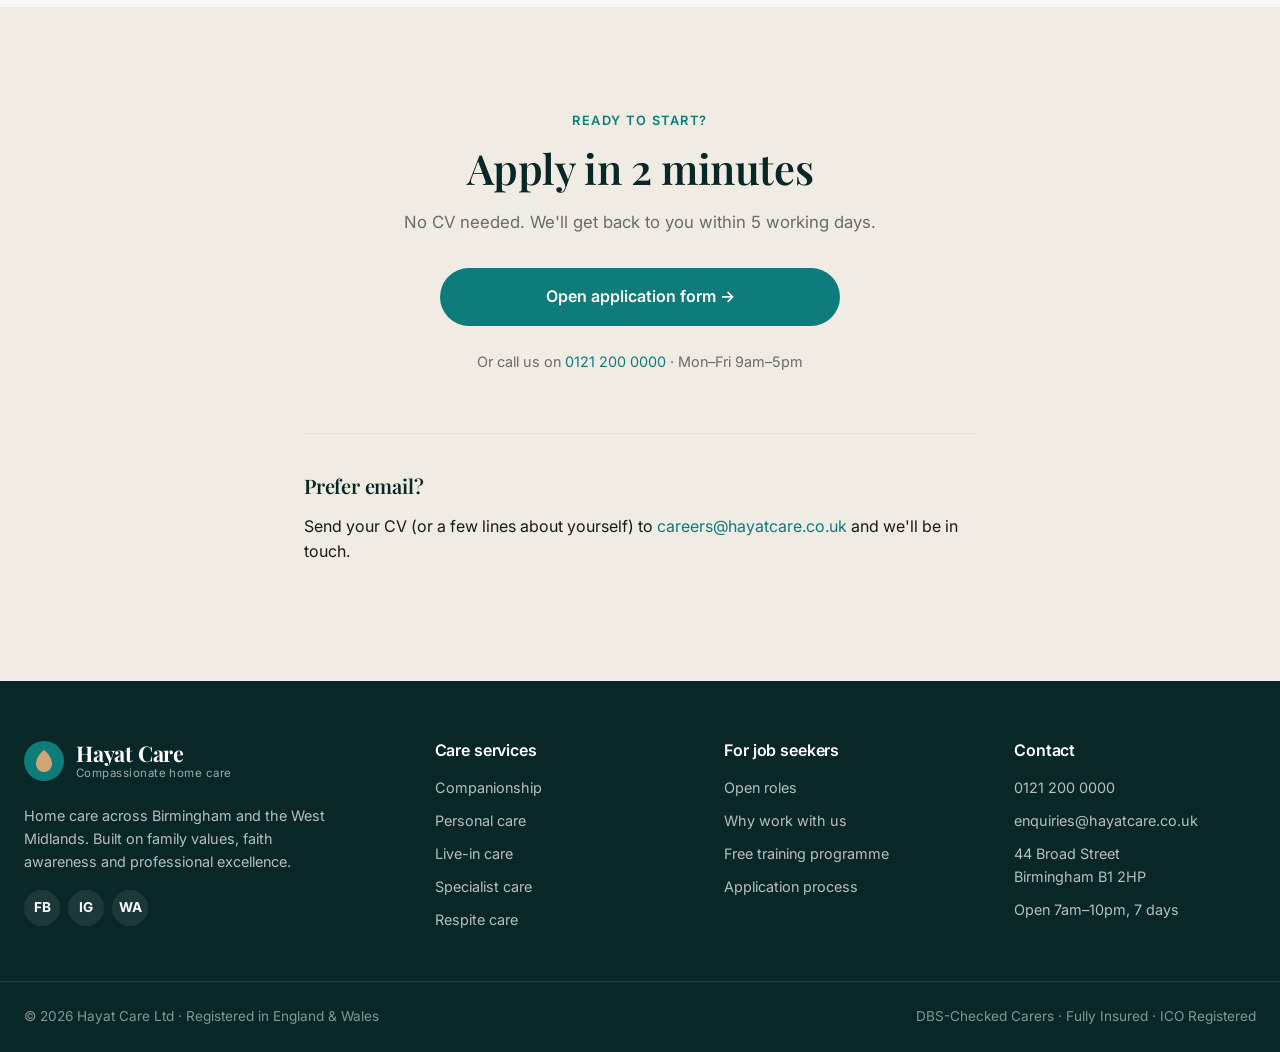
==== commit 58d69f05: "fix: strip remaining CQC claims from careers + training pages" ====
--- a/careers/index.html
+++ b/careers/index.html
@@ -354,7 +354,7 @@
           <span class="brand-tagline">Compassionate home care</span>
         </span>
       </div>
-      <p class="foot-blurb">CQC-registered home care across Birmingham and the West Midlands. Built on family values, faith awareness and professional excellence.</p>
+      <p class="foot-blurb">Home care across Birmingham and the West Midlands. Built on family values, faith awareness and professional excellence.</p>
       <div class="foot-social">
         <a href="https://facebook.com/hayatcare" aria-label="Facebook">FB</a>
         <a href="https://instagram.com/hayatcare" aria-label="Instagram">IG</a>
@@ -390,7 +390,7 @@
 
   <div class="container foot-bottom">
     <span>© <span id="year"></span> Hayat Care Ltd · Registered in England &amp; Wales</span>
-    <span>CQC Registered · ICO Registered · Member of UKHCA</span>
+    <span>DBS-Checked Carers · Fully Insured · ICO Registered</span>
   </div>
 </footer>
 
